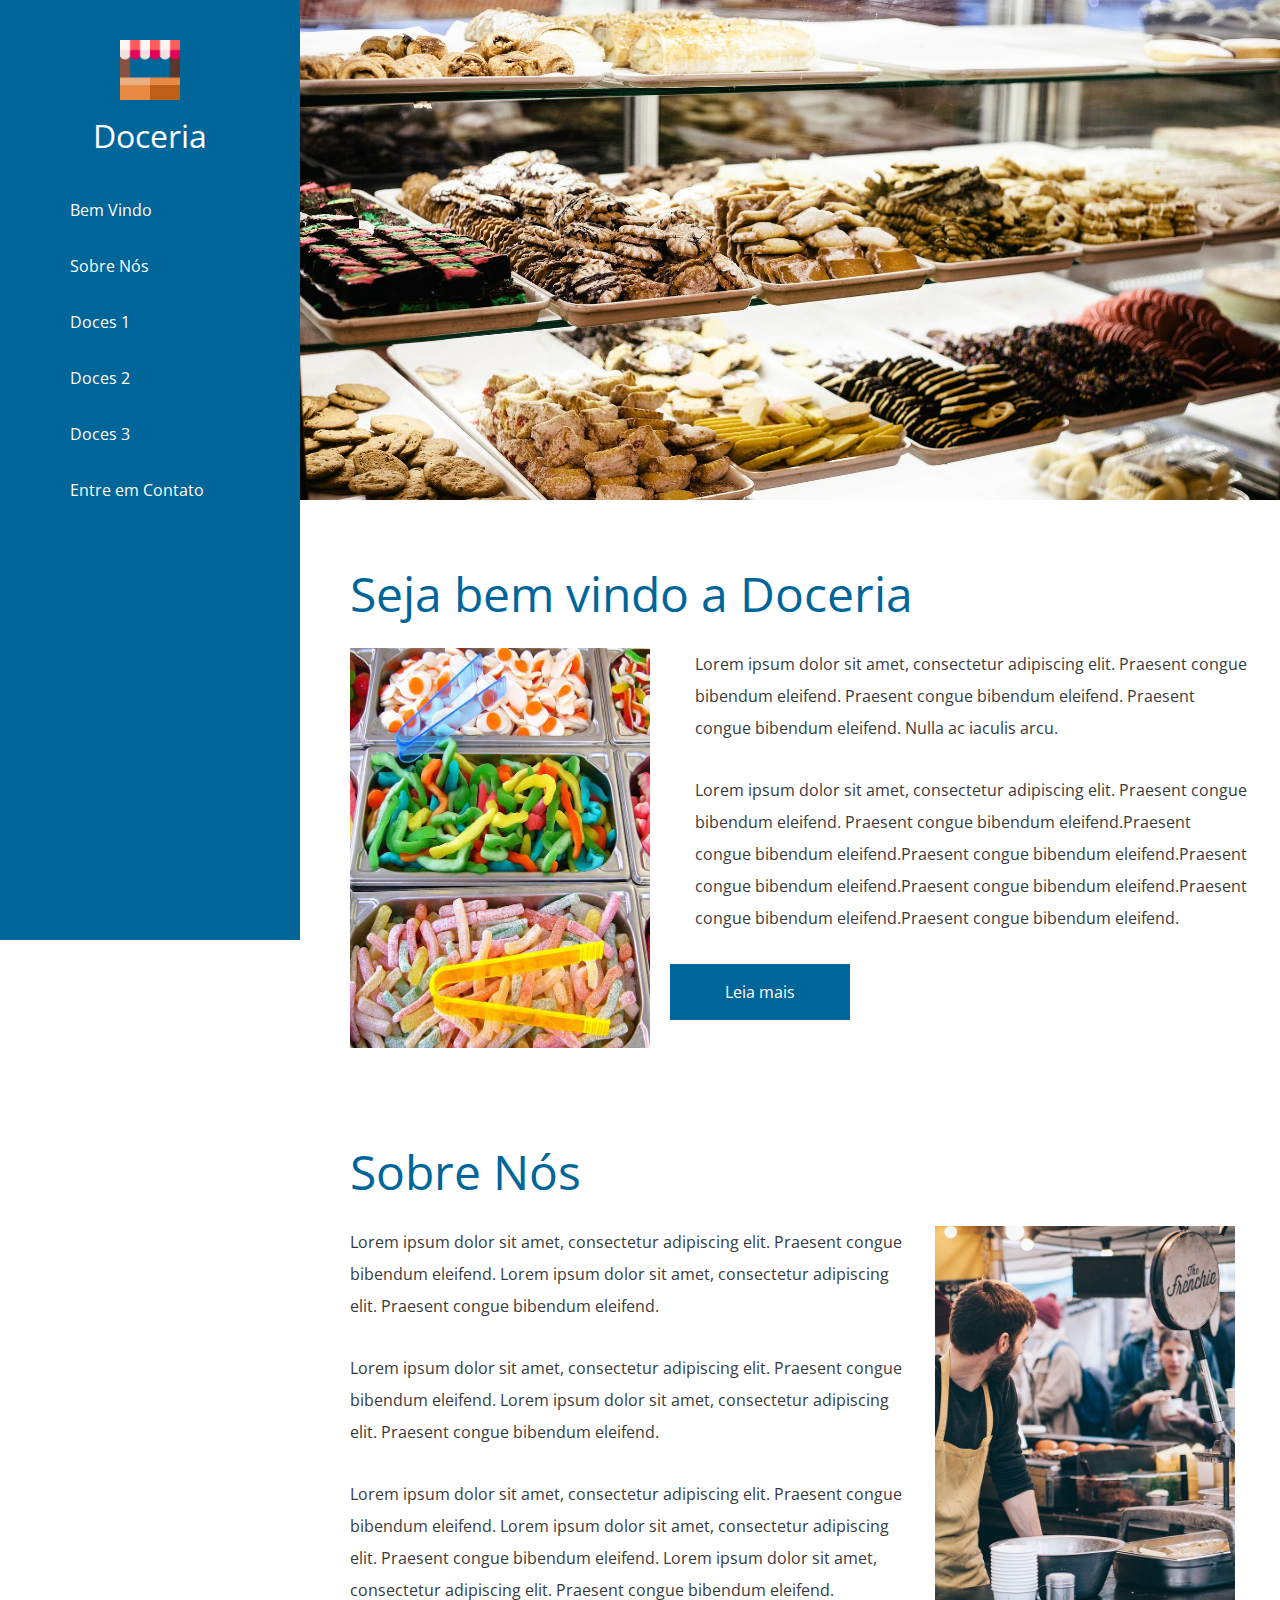
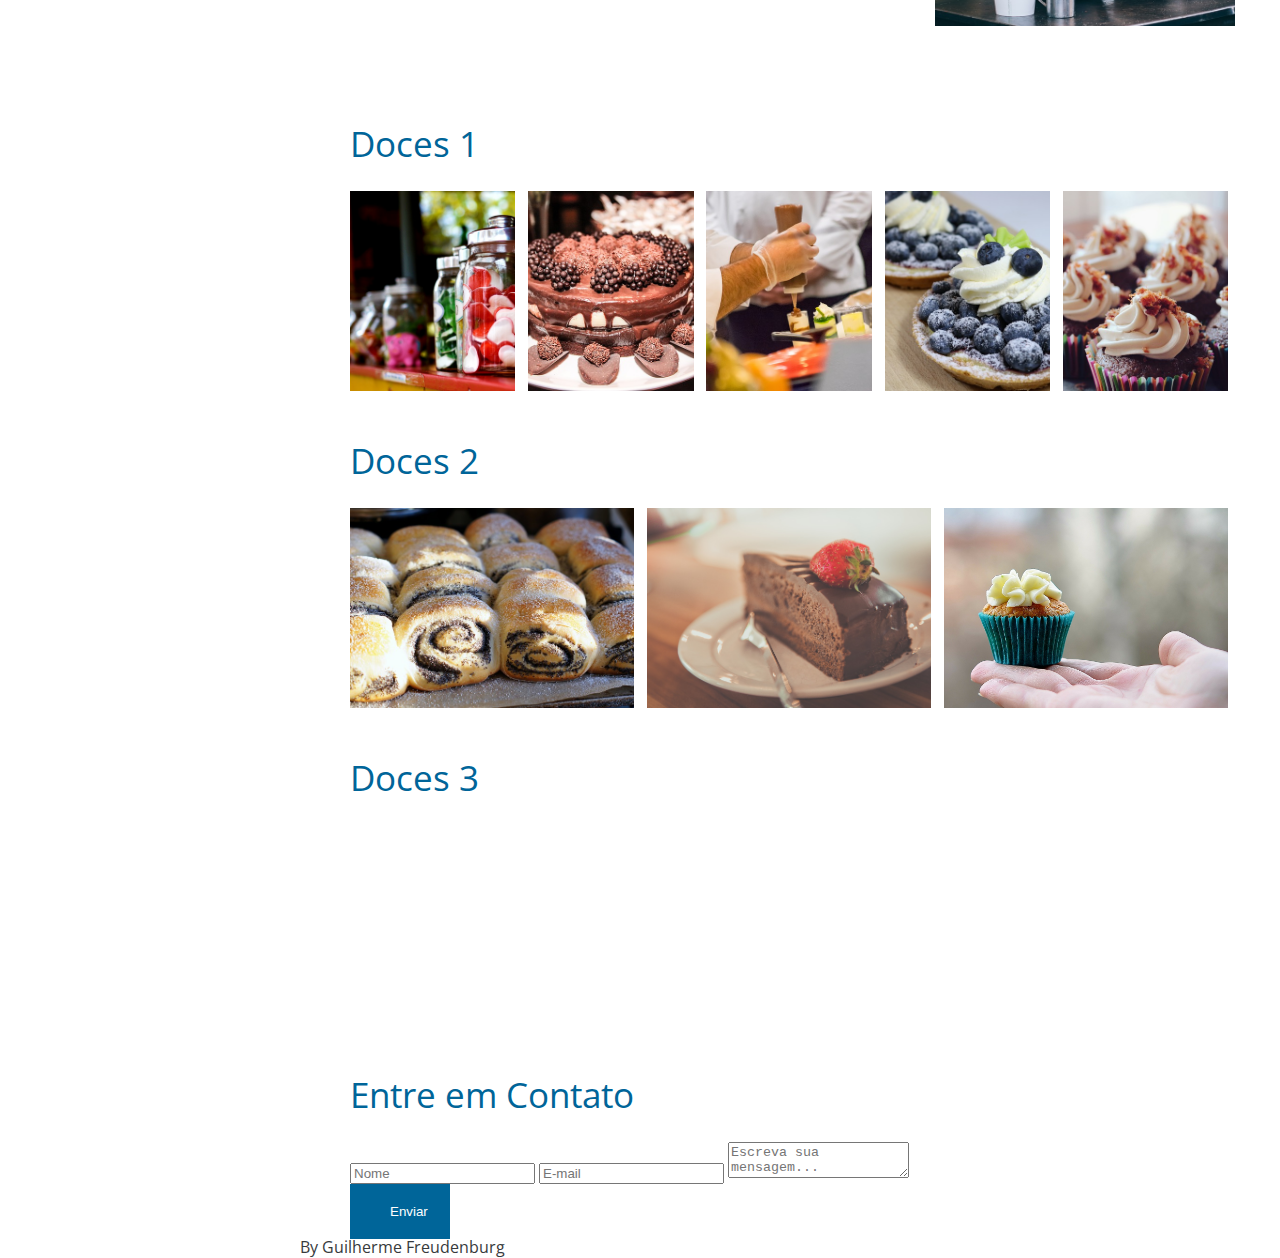
==== DOCERIA/index.html @ 2a4c0330 "Criação de Página Doceria" ====
<!DOCTYPE html>
<html>
    <head>
        <meta charset="utf-8">
        <link rel="stylesheet" type="text/css" href="reset.css">
        <link rel="stylesheet" type="text/css" href="styles.css">
        <link href="https://fonts.googleapis.com/css?family=Open+Sans:300,300i,400,400i,700,700i&display=swap" rel="stylesheet">
        <title>Doceria Single Page</title>
    </head>
    <body>
        <div class="container">
            <div id="sidebar">
                <div class="sidebar-container">
                    <img class="logo-doceria" src="img/stand.png" alt="Logo Doceria">
                    <h1>Doceria</h1>
                    <nav>
                        <ul>
                            <li><a href="#sessao-bemvindo">Bem Vindo</a></li>
                            <li><a href="#sessao-sobre">Sobre Nós</a></li>
                            <li><a href="#sessao-doces1">Doces 1</a></li>
                            <li><a href="#sessao-doces2">Doces 2</a></li>
                            <li><a href="#sessao-doces3">Doces 3</a></li>
                            <li><a href="#sessao-contato">Entre em Contato</a></li>
                        </ul>
                    </nav>
                </div>
            </div>
            <div class="content">
                <main>
                    <section id="sessao-bemvindo">
                        <div class="banner">

                        </div>
                        <div class="sessao-bemvindo-content">
                            <h1>Seja bem vindo a Doceria</h1>
                            <div class="sessao-minibanner"></div>
                                <div class="sessao-descricao">
                                    <p>
                                        Lorem ipsum dolor sit amet, consectetur adipiscing elit. Praesent congue bibendum eleifend. Praesent congue bibendum eleifend. Praesent congue bibendum eleifend. Nulla ac iaculis arcu.
                                    </p>
                                    <p>
                                        Lorem ipsum dolor sit amet, consectetur adipiscing elit. Praesent congue bibendum eleifend. Praesent congue bibendum eleifend.Praesent congue bibendum eleifend.Praesent congue bibendum eleifend.Praesent congue bibendum eleifend.Praesent congue bibendum eleifend.Praesent congue bibendum eleifend.Praesent congue bibendum eleifend.
                                    </p>
                                    <a href="#" class="sessao-bemvindo-btn">Leia mais</a> 
                                </div>
                        </div>
                    </section>
                    <section id="sessao-sobre">
                        <div class="sessao-content">
                            <h1>Sobre Nós</h1>
                            <div class="sessao-minibanner"></div>
                                <div class="sessao-descricao">
                                    <p>
                                        Lorem ipsum dolor sit amet, consectetur adipiscing elit. Praesent congue bibendum eleifend.
                                        Lorem ipsum dolor sit amet, consectetur adipiscing elit. Praesent congue bibendum eleifend.
                                    </p>
                                    <p>
                                        Lorem ipsum dolor sit amet, consectetur adipiscing elit. Praesent congue bibendum eleifend.
                                        Lorem ipsum dolor sit amet, consectetur adipiscing elit. Praesent congue bibendum eleifend.
                                    </p>
                                    <p>
                                        Lorem ipsum dolor sit amet, consectetur adipiscing elit. Praesent congue bibendum eleifend.
                                        Lorem ipsum dolor sit amet, consectetur adipiscing elit. Praesent congue bibendum eleifend.
                                        Lorem ipsum dolor sit amet, consectetur adipiscing elit. Praesent congue bibendum eleifend.
                                    </p>
                                </div>
                        </div>
                    </section>
                    <section id="sessao-doces1">
                        <h2>Doces 1</h2>
                        <div class="doces1-imgs banner-galeria" id="img1"></div>
                        <div class="doces1-imgs banner-galeria" id="img2"></div>
                        <div class="doces1-imgs banner-galeria" id="img3"></div>
                        <div class="doces1-imgs banner-galeria" id="img4"></div>
                        <div class="doces1-imgs banner-galeria" id="img5"></div>
                    </section>
                    <section id="sessao-doces2">
                        <h2>Doces 2</h2>
                        <div class="doces2-imgs banner-galeria" id="img6"></div>
                        <div class="doces2-imgs banner-galeria" id="img7"></div>
                        <div class="doces2-imgs banner-galeria" id="img8"></div>
                    </section>
                    <section id="sessao-doces3">
                        <h2>Doces 3</h2>
                        <div class="doces3-imgs banner-galeria" id="img9"></div>
                        <div class="doces3-imgs banner-galeria" id="img10"></div>
                        <div class="doces3-imgs banner-galeria" id="img11"></div>
                        <div class="doces3-imgs banner-galeria" id="img12"></div>
                    </section>
                    <section id="sessao-contato">
                        <h2>Entre em Contato</h2>
                        <form id="form-contato">
                            <input type="text" name="name" placeholder="Nome">
                            <input type="email" name="email" placeholder="E-mail">
                            <textarea name="message" placeholder="Escreva sua mensagem..."></textarea>
                            <input type="submit" value="Enviar">
                        </form>
                    </section>
                    <footer>
                        <p>By Guilherme Freudenburg</p>
                    </footer>
                </main>
            </div>
        </div>
    </body>
</html>
---- DOCERIA/styles.css ----
/*Geral*/
html {
    font-family: 'Open sans','sans-serif';
    color: #373A3C;
}

* {
    transition: .5%;
}

/*SideBar*/

#sidebar{
    position: fixed;
    height: 100%;
    width: 300px;
    background-color: #006599;
    padding-top: 40px;
}

#sidebar h1{
    color: #FFF;
    font-size: 32px;
    text-align: center;
    margin-top: 20px;
    margin-bottom: 30px;
}

#sidebar a {
    color: #FFF;
    text-decoration: none;
    font-size: 16px;
}

#sidebar a:hover{
    color: #F4EF5E;
}

#sidebar li {
    padding: 20px;
}

.sidebar-container {
    position: relative;
    margin-left: auto;
    margin-right: auto;
    width: 200px;
}

.logo-doceria {
    width: 60px;
    height: 60px;
    display: block;
    position: relative;
    margin-left: auto;
    margin-right: auto;
}

/*Conteudo*/

.content {
    position: absolute;
    left: 300px;
    width: calc(100% - 300px);
}

.content h1, .content h2 {
    color: #006599;
    margin-bottom: 30px;

}

.content h1 {
    font-size: 48px;
}

.content h2 {
    font-size: 35px;
}

section {
    padding-left: 50px;
}

/*Bem vindo*/

#sessao-bemvindo {
    padding-left: 0px;
}

.sessao-bemvindo-content {
    padding-left: 50px;
}

#sessao-bemvindo .banner {
    height: 500px;
    background-image: url('./img/banner2.jpg');
    background-position: center;
    background-size: cover;
}

#sessao-bemvindo h1 {
    margin-top: 70px;
}

#sessao-bemvindo::after, #sessao-sobre::after {
    content: "";
    display: block;
    clear: both;
    margin-bottom: 100px;
}

.sessao-minibanner {
    width: 300px;
    height: 400px;
    background-image: url('./img/banner3.jpg');
    background-position: center;
    background-size: cover;
    float: left;
}

.sessao-descricao {
    position: absolute;
    left: 370px;
    padding-right: 30px;
}

.sessao-descricao p {
    line-height: 2;
    font-size: 16px;
    margin-bottom: 30px;
    margin-left: 25px;
}

.sessao-bemvindo-btn, form input[type=submit] {
    background-color: #006599;
    color: #FFF;
    text-decoration: none;
    padding: 20px 40px;
    transition: .5s;
    display: block;
    width: 100px;
    text-align: center;
    border: none;
    cursor: pointer;
} 

.sessao-bemvindo-btn:hover, form input[type=submit]:hover {
    background-color: #2790C6;
}

/*Sessão Sobre*/

#sessao-sobre .sessao-minibanner {
    float: right;
    margin-right: 45px;
    background-image: url('./img/banner4.jpg');
}

#sessao-sobre .sessao-descricao {
    position: absolut;
    left: 25px;
    width: calc(100% - 400px);
}

/*Sessao de Galerias*/

.banner-galeria {
    background-position: center;
    background-size: cover;
    display: inline-block;
    height: 200px;
}

#sessao-doces1, #sessao-doces2, #sessao-doces3 {
    padding-right: 50px;
    margin-bottom: 50px;
}

.doces1-imgs {
    width: 18.8%;
    margin-left: .5%;
    margin-right: .5%;
}

#img1 {
    background-image: url('./img/galeria1.jpg');
    margin-left: 0;
}

#img2 {
    background-image: url('./img/galeria2.jpg');
}

#img3 {
    background-image: url('./img/galeria3.jpg');
}

#img4 {
    background-image: url('./img/galeria4.jpg');
}
#img5 {
    background-image: url('./img/galeria5.jpg');
    margin-right: 0;
}

.doces2-imgs {
    width: 32.3%;
    margin-left: .5%;
    margin-right: .5%;
}

#img6 {
    background-image: url('./img/galeria6.jpg');
    margin-left: 0;
}

#img7 {
    background-image: url('./img/galeria7.jpg');
}

#img8 {
    background-image: url('./img/galeria8.jpg');
    margin-right: 0;
}
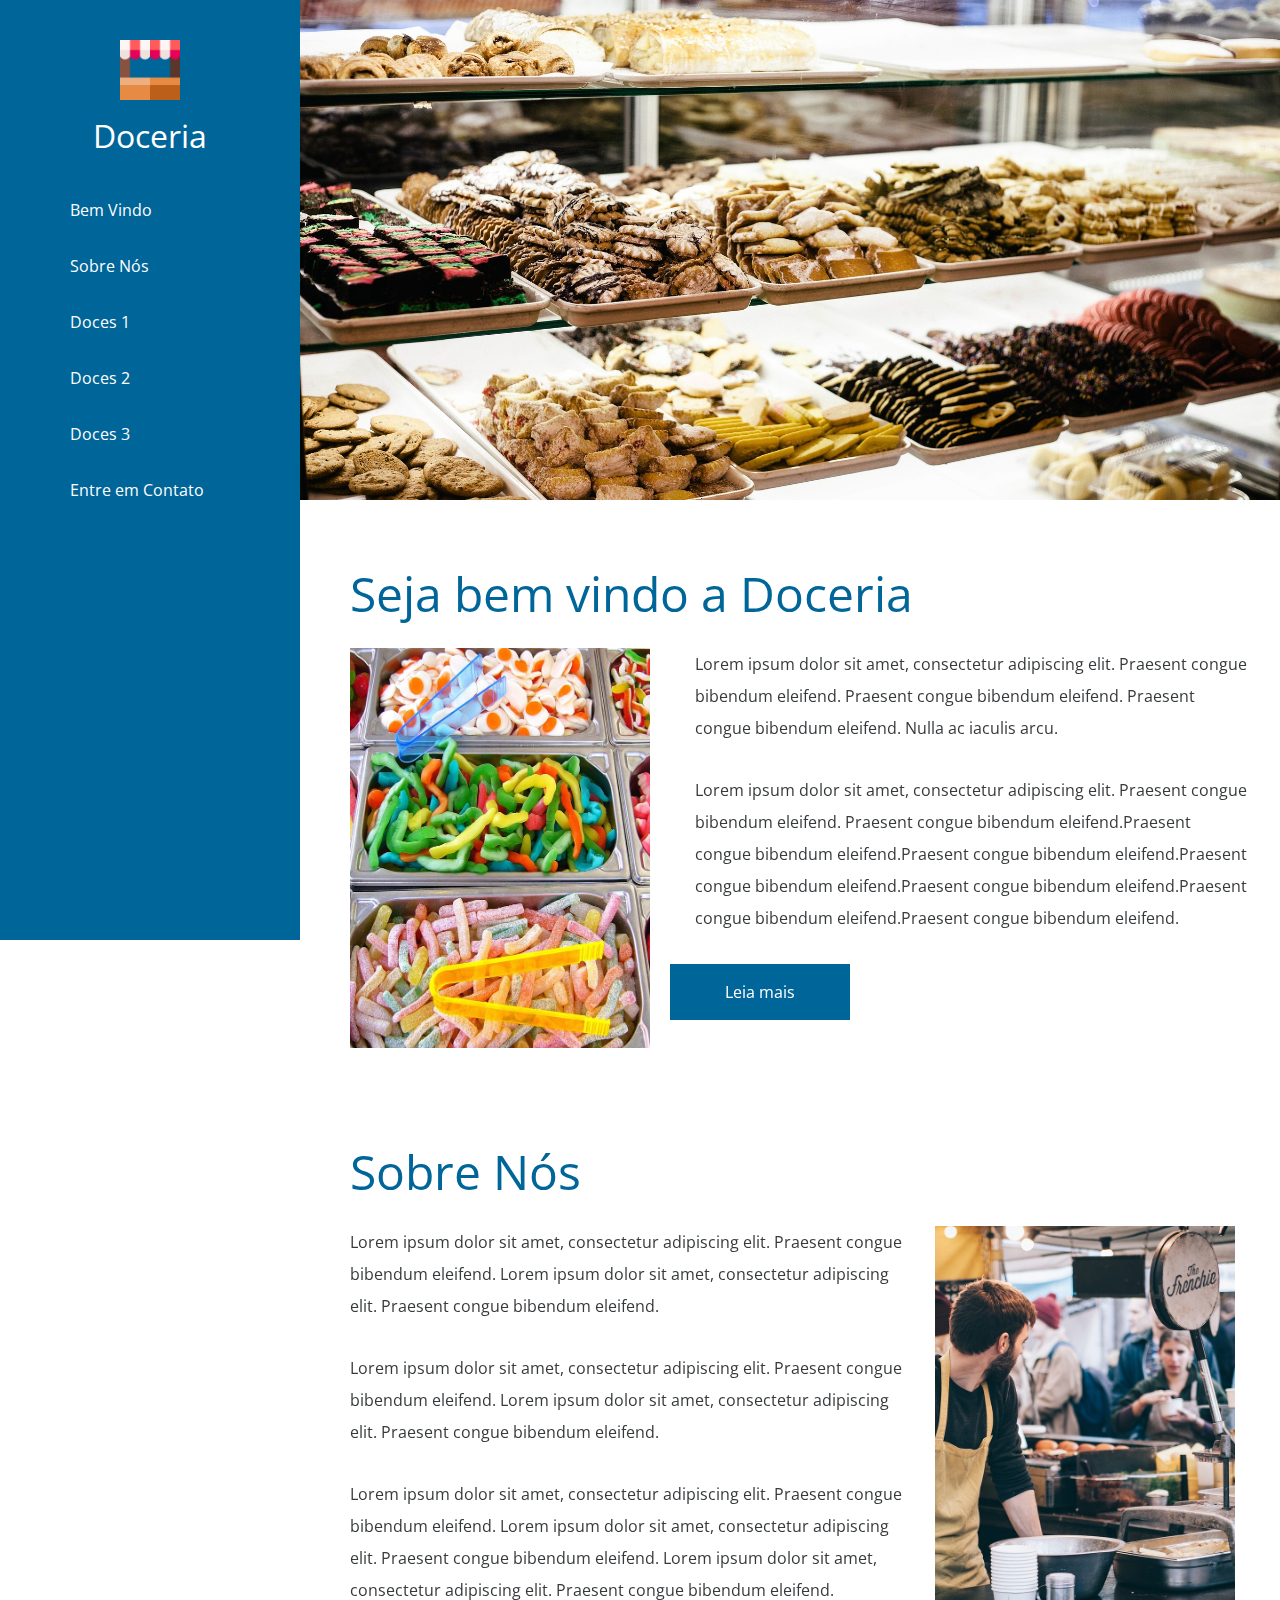
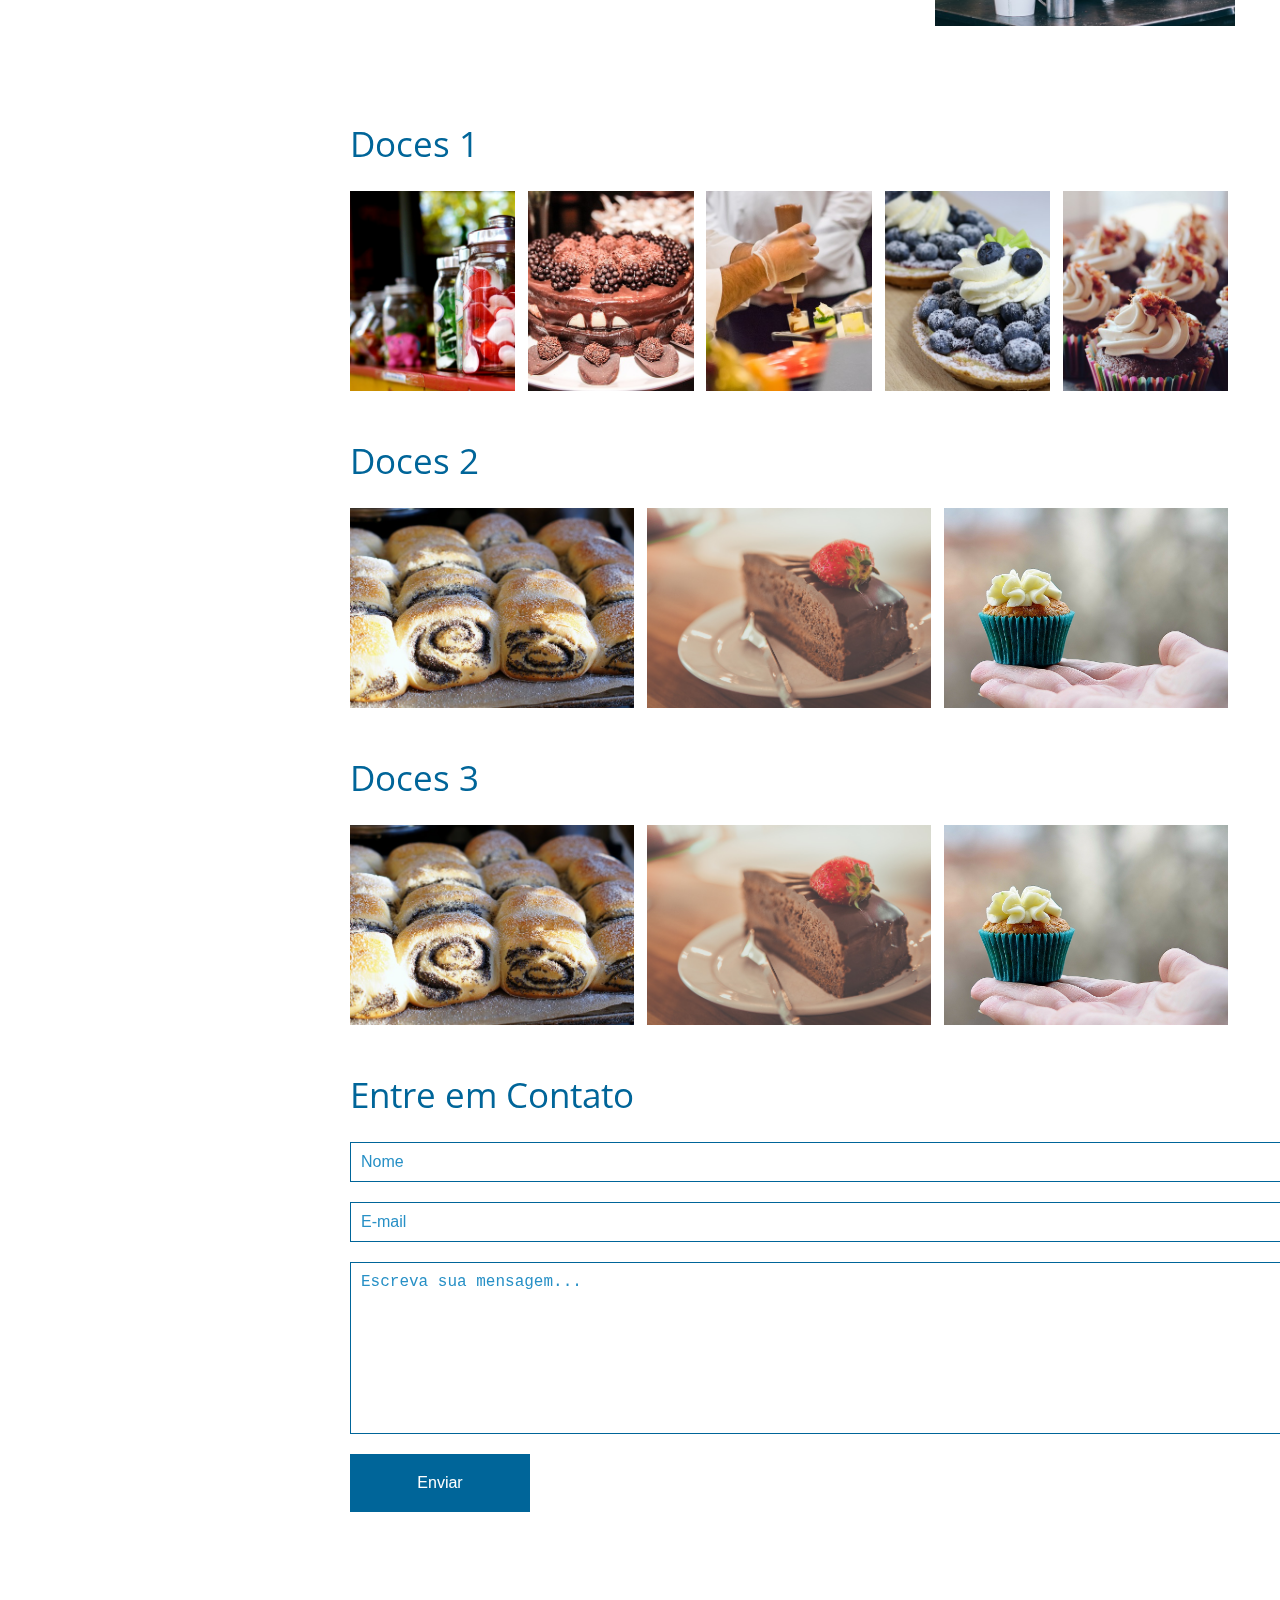
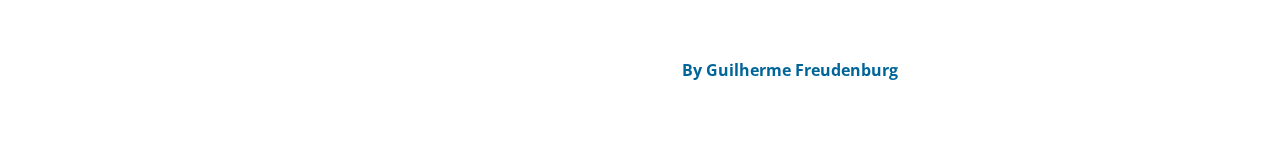
==== commit bda91427: "Terminado pagina" ====
--- a/DOCERIA/index.html
+++ b/DOCERIA/index.html
@@ -82,10 +82,9 @@
                     </section>
                     <section id="sessao-doces3">
                         <h2>Doces 3</h2>
-                        <div class="doces3-imgs banner-galeria" id="img9"></div>
-                        <div class="doces3-imgs banner-galeria" id="img10"></div>
-                        <div class="doces3-imgs banner-galeria" id="img11"></div>
-                        <div class="doces3-imgs banner-galeria" id="img12"></div>
+                        <div class="doces2-imgs banner-galeria" id="img6"></div>
+                        <div class="doces2-imgs banner-galeria" id="img7"></div>
+                        <div class="doces2-imgs banner-galeria" id="img8"></div>
                     </section>
                     <section id="sessao-contato">
                         <h2>Entre em Contato</h2>
--- a/DOCERIA/styles.css
+++ b/DOCERIA/styles.css
@@ -222,4 +222,55 @@
 #img8 {
     background-image: url('./img/galeria8.jpg');
     margin-right: 0;
-}+}
+
+/*
+    Contatos
+*/
+#form-contato{
+    width: 500;
+}
+
+#form-contato input[type=text], #form-contato input[type=email], #form-contato textarea{
+    display: block;
+    border: 1px solid #006599;
+    padding: 10px;
+    margin-bottom: 20px;
+    width: 99%;
+    font-size: 16px;
+    font-family: 'Open sans', sans-serif, 
+}
+
+#form-contato input[type=text]:focus, #form-contato input[type=email]:focus, #form-contato textarea:focus{
+    border-color: #2790C6;
+}
+
+#form-contato textarea{
+    height: 150px;
+}
+
+#form-contato ::placeholder{
+    color: #2790C6;
+}
+
+#form-contato input[type=submit]{
+    margin-left: 0;
+    font-size: 16px;
+    width:180px;
+}
+
+/*
+    Footer
+*/
+
+footer {
+    height: 100px;
+    padding-top: 150px;
+    color: #006599;
+}
+
+footer p{
+    text-align: center;
+    font-weight: bold;
+}
+
